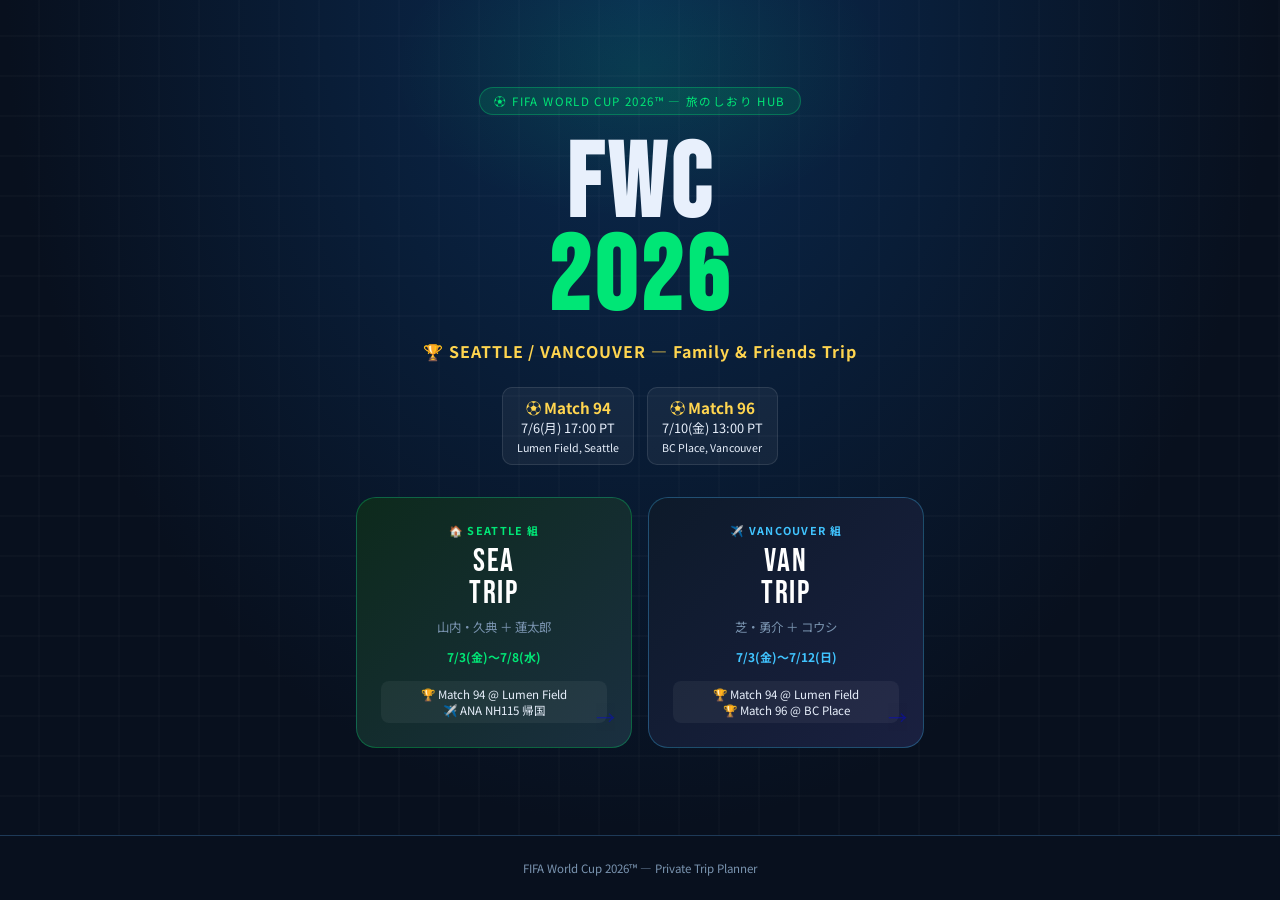
==== index.html @ 2923c5bd "FWC2026 旅のしおり 初版" ====
<!DOCTYPE html>
<html lang="ja">
<head>
  <meta charset="UTF-8">
  <meta name="viewport" content="width=device-width, initial-scale=1.0">
  <title>FIFA World Cup 2026 — 旅のしおり</title>
  <link href="https://fonts.googleapis.com/css2?family=Bebas+Neue&family=Noto+Sans+JP:wght@400;700;900&display=swap" rel="stylesheet">
  <style>
    :root { --bg:#08101e; --card:#13243a; --border:#1e3a58; --green:#00e676; --gold:#ffd54f; --red:#ff5252; --blue:#40c4ff; --text:#e8f0fc; --muted:#7a94b0; }
    * { box-sizing:border-box; margin:0; padding:0; }
    body { background:var(--bg); color:var(--text); font-family:'Noto Sans JP',sans-serif; min-height:100svh; display:flex; flex-direction:column; }
    .hero { flex:1; display:flex; flex-direction:column; align-items:center; justify-content:center; text-align:center; padding:2.5rem 1.5rem; position:relative; overflow:hidden; background:radial-gradient(ellipse at 50% 0%, #0a2a50, #08101e 70%); }
    .hero::before { content:''; position:absolute; inset:0; background-image:repeating-linear-gradient(0deg,transparent,transparent 38px,rgba(255,255,255,0.02) 38px,rgba(255,255,255,0.02) 40px),repeating-linear-gradient(90deg,transparent,transparent 38px,rgba(255,255,255,0.015) 38px,rgba(255,255,255,0.015) 40px); pointer-events:none; }
    .glow { position:absolute; top:-80px; left:50%; transform:translateX(-50%); width:500px; height:300px; background:radial-gradient(ellipse,rgba(0,230,118,0.1),transparent 70%); pointer-events:none; }
    .badge { display:inline-block; background:rgba(0,230,118,0.12); border:1px solid rgba(0,230,118,0.3); border-radius:100px; padding:5px 14px; font-size:0.72rem; color:var(--green); letter-spacing:0.12em; text-transform:uppercase; margin-bottom:1.5rem; animation:fadeIn 0.5s ease both; }
    h1 { font-family:'Bebas Neue',cursive; font-size:clamp(3rem,13vw,6.5rem); line-height:0.9; letter-spacing:0.04em; animation:slideUp 0.6s ease both 0.1s; }
    h1 em { color:var(--green); font-style:normal; display:block; }
    .sub { font-size:clamp(0.85rem,3vw,1rem); color:var(--gold); font-weight:700; letter-spacing:0.06em; margin-top:0.8rem; animation:slideUp 0.6s ease both 0.2s; }
    .match-info { margin:1.5rem 0 2rem; display:inline-flex; flex-wrap:wrap; gap:0.8rem; justify-content:center; animation:slideUp 0.6s ease both 0.3s; }
    .mi { background:rgba(255,255,255,0.05); border:1px solid rgba(255,255,255,0.1); border-radius:10px; padding:8px 14px; font-size:0.8rem; text-align:center; }
    .mi strong { display:block; color:var(--gold); font-size:0.95rem; }

    .cards { display:grid; grid-template-columns:1fr 1fr; gap:1rem; max-width:600px; width:100%; margin:0 auto; padding:0 1rem; animation:slideUp 0.6s ease both 0.4s; }
    @media(max-width:500px){ .cards { grid-template-columns:1fr; } }
    .group-card { border-radius:20px; padding:1.5rem; text-decoration:none; display:flex; flex-direction:column; gap:0.5rem; transition:transform 0.2s, box-shadow 0.2s; border:1px solid; position:relative; overflow:hidden; }
    .group-card:hover { transform:translateY(-4px); box-shadow:0 12px 40px rgba(0,0,0,0.4); }
    .group-card.sea { background:linear-gradient(135deg,#0d2a1c,#1a2f40); border-color:rgba(0,230,118,0.3); }
    .group-card.van { background:linear-gradient(135deg,#0d1a2a,#1a2040); border-color:rgba(64,196,255,0.3); }
    .group-card .gc-label { font-size:0.68rem; font-weight:700; letter-spacing:0.12em; text-transform:uppercase; }
    .sea .gc-label { color:var(--green); }
    .van .gc-label { color:var(--blue); }
    .group-card .gc-title { font-family:'Bebas Neue',cursive; font-size:2rem; letter-spacing:0.06em; color:#fff; line-height:1; }
    .group-card .gc-members { font-size:0.78rem; color:var(--muted); }
    .group-card .gc-dates { font-size:0.75rem; font-weight:700; margin-top:0.3rem; }
    .sea .gc-dates { color:var(--green); }
    .van .gc-dates { color:var(--blue); }
    .group-card .gc-match { margin-top:0.5rem; font-size:0.72rem; background:rgba(255,255,255,0.05); border-radius:8px; padding:5px 10px; color:var(--text); }
    .group-card .gc-arrow { position:absolute; bottom:1rem; right:1rem; font-size:1.2rem; opacity:0.4; }
    .group-card:hover .gc-arrow { opacity:1; }

    footer { text-align:center; padding:1.5rem 1rem; font-size:0.72rem; color:var(--muted); border-top:1px solid var(--border); }

    @keyframes fadeIn { from{opacity:0}to{opacity:1} }
    @keyframes slideUp { from{opacity:0;transform:translateY(20px)}to{opacity:1;transform:translateY(0)} }
  </style>
</head>
<body>
<div class="hero">
  <div class="glow"></div>
  <div class="badge">⚽ FIFA World Cup 2026™ — 旅のしおり Hub</div>
  <h1>FWC <em>2026</em></h1>
  <p class="sub">🏆 SEATTLE / VANCOUVER — Family &amp; Friends Trip</p>

  <div class="match-info">
    <div class="mi"><strong>⚽ Match 94</strong>7/6(月) 17:00 PT<br><small>Lumen Field, Seattle</small></div>
    <div class="mi"><strong>⚽ Match 96</strong>7/10(金) 13:00 PT<br><small>BC Place, Vancouver</small></div>
  </div>

  <div class="cards">
    <a class="group-card sea" href="./seattle/">
      <div class="gc-label">🏠 Seattle 組</div>
      <div class="gc-title">SEA<br>TRIP</div>
      <div class="gc-members">山内・久典 ＋ 蓮太郎</div>
      <div class="gc-dates">7/3(金)〜7/8(水)</div>
      <div class="gc-match">🏆 Match 94 @ Lumen Field<br>✈️ ANA NH115 帰国</div>
      <div class="gc-arrow">→</div>
    </a>
    <a class="group-card van" href="./vancouver/">
      <div class="gc-label">✈️ Vancouver 組</div>
      <div class="gc-title">VAN<br>TRIP</div>
      <div class="gc-members">芝・勇介 ＋ コウシ</div>
      <div class="gc-dates">7/3(金)〜7/12(日)</div>
      <div class="gc-match">🏆 Match 94 @ Lumen Field<br>🏆 Match 96 @ BC Place</div>
      <div class="gc-arrow">→</div>
    </a>
  </div>
</div>
<footer>FIFA World Cup 2026™ — Private Trip Planner</footer>
</body>
</html>
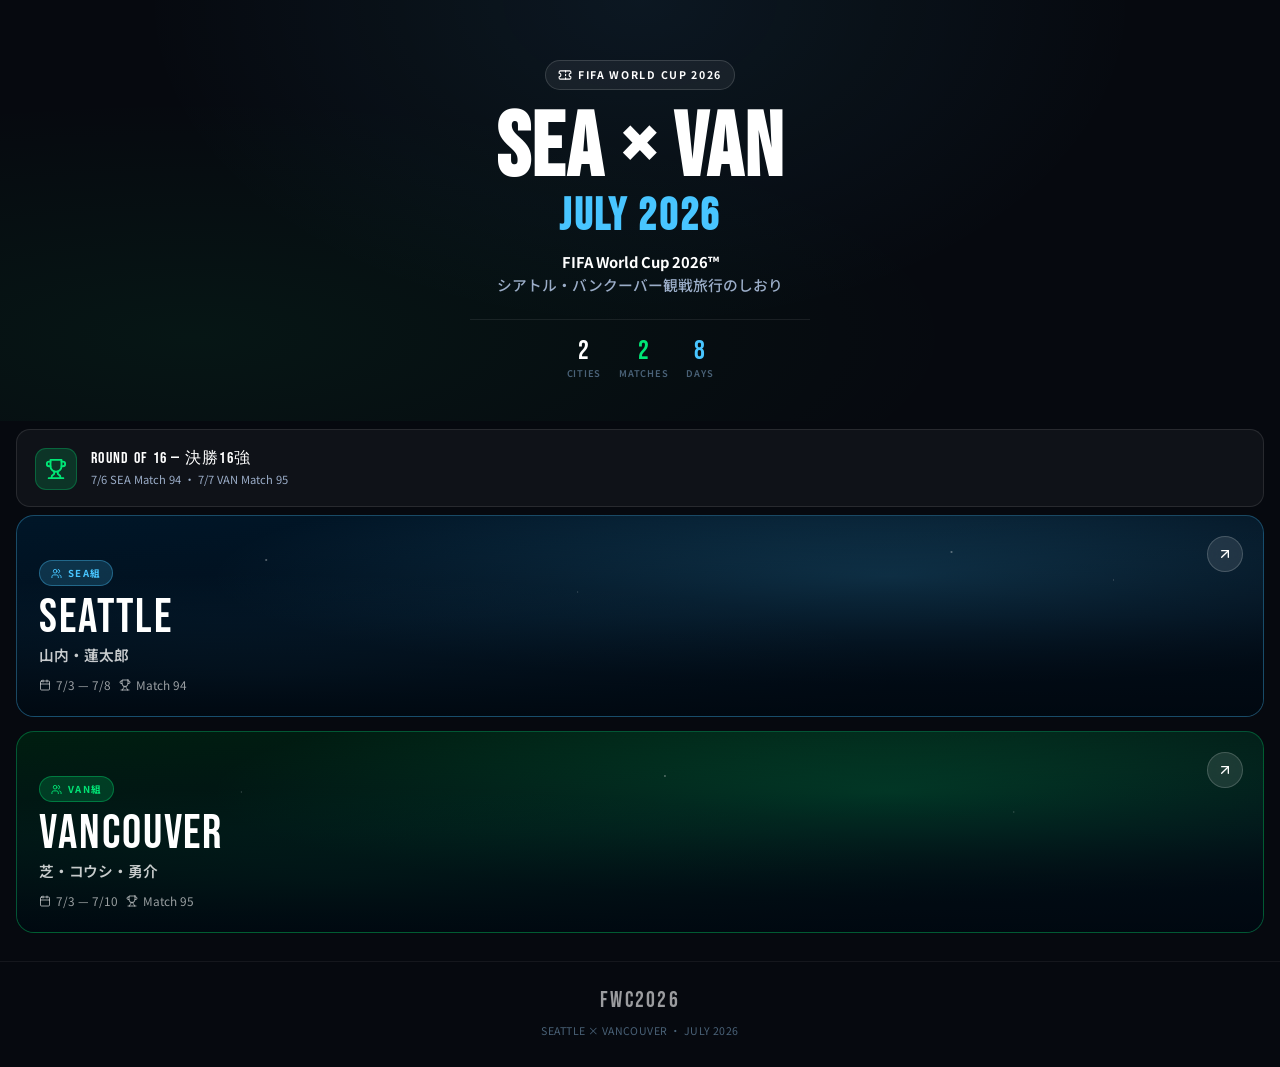
==== commit 8d5df846: "fix: Design大幅変更" ====
--- a/index.html
+++ b/index.html
@@ -1,80 +1,241 @@
 <!DOCTYPE html>
 <html lang="ja">
 <head>
-  <meta charset="UTF-8">
-  <meta name="viewport" content="width=device-width, initial-scale=1.0">
-  <title>FIFA World Cup 2026 — 旅のしおり</title>
-  <link href="https://fonts.googleapis.com/css2?family=Bebas+Neue&family=Noto+Sans+JP:wght@400;700;900&display=swap" rel="stylesheet">
-  <style>
-    :root { --bg:#08101e; --card:#13243a; --border:#1e3a58; --green:#00e676; --gold:#ffd54f; --red:#ff5252; --blue:#40c4ff; --text:#e8f0fc; --muted:#7a94b0; }
-    * { box-sizing:border-box; margin:0; padding:0; }
-    body { background:var(--bg); color:var(--text); font-family:'Noto Sans JP',sans-serif; min-height:100svh; display:flex; flex-direction:column; }
-    .hero { flex:1; display:flex; flex-direction:column; align-items:center; justify-content:center; text-align:center; padding:2.5rem 1.5rem; position:relative; overflow:hidden; background:radial-gradient(ellipse at 50% 0%, #0a2a50, #08101e 70%); }
-    .hero::before { content:''; position:absolute; inset:0; background-image:repeating-linear-gradient(0deg,transparent,transparent 38px,rgba(255,255,255,0.02) 38px,rgba(255,255,255,0.02) 40px),repeating-linear-gradient(90deg,transparent,transparent 38px,rgba(255,255,255,0.015) 38px,rgba(255,255,255,0.015) 40px); pointer-events:none; }
-    .glow { position:absolute; top:-80px; left:50%; transform:translateX(-50%); width:500px; height:300px; background:radial-gradient(ellipse,rgba(0,230,118,0.1),transparent 70%); pointer-events:none; }
-    .badge { display:inline-block; background:rgba(0,230,118,0.12); border:1px solid rgba(0,230,118,0.3); border-radius:100px; padding:5px 14px; font-size:0.72rem; color:var(--green); letter-spacing:0.12em; text-transform:uppercase; margin-bottom:1.5rem; animation:fadeIn 0.5s ease both; }
-    h1 { font-family:'Bebas Neue',cursive; font-size:clamp(3rem,13vw,6.5rem); line-height:0.9; letter-spacing:0.04em; animation:slideUp 0.6s ease both 0.1s; }
-    h1 em { color:var(--green); font-style:normal; display:block; }
-    .sub { font-size:clamp(0.85rem,3vw,1rem); color:var(--gold); font-weight:700; letter-spacing:0.06em; margin-top:0.8rem; animation:slideUp 0.6s ease both 0.2s; }
-    .match-info { margin:1.5rem 0 2rem; display:inline-flex; flex-wrap:wrap; gap:0.8rem; justify-content:center; animation:slideUp 0.6s ease both 0.3s; }
-    .mi { background:rgba(255,255,255,0.05); border:1px solid rgba(255,255,255,0.1); border-radius:10px; padding:8px 14px; font-size:0.8rem; text-align:center; }
-    .mi strong { display:block; color:var(--gold); font-size:0.95rem; }
-
-    .cards { display:grid; grid-template-columns:1fr 1fr; gap:1rem; max-width:600px; width:100%; margin:0 auto; padding:0 1rem; animation:slideUp 0.6s ease both 0.4s; }
-    @media(max-width:500px){ .cards { grid-template-columns:1fr; } }
-    .group-card { border-radius:20px; padding:1.5rem; text-decoration:none; display:flex; flex-direction:column; gap:0.5rem; transition:transform 0.2s, box-shadow 0.2s; border:1px solid; position:relative; overflow:hidden; }
-    .group-card:hover { transform:translateY(-4px); box-shadow:0 12px 40px rgba(0,0,0,0.4); }
-    .group-card.sea { background:linear-gradient(135deg,#0d2a1c,#1a2f40); border-color:rgba(0,230,118,0.3); }
-    .group-card.van { background:linear-gradient(135deg,#0d1a2a,#1a2040); border-color:rgba(64,196,255,0.3); }
-    .group-card .gc-label { font-size:0.68rem; font-weight:700; letter-spacing:0.12em; text-transform:uppercase; }
-    .sea .gc-label { color:var(--green); }
-    .van .gc-label { color:var(--blue); }
-    .group-card .gc-title { font-family:'Bebas Neue',cursive; font-size:2rem; letter-spacing:0.06em; color:#fff; line-height:1; }
-    .group-card .gc-members { font-size:0.78rem; color:var(--muted); }
-    .group-card .gc-dates { font-size:0.75rem; font-weight:700; margin-top:0.3rem; }
-    .sea .gc-dates { color:var(--green); }
-    .van .gc-dates { color:var(--blue); }
-    .group-card .gc-match { margin-top:0.5rem; font-size:0.72rem; background:rgba(255,255,255,0.05); border-radius:8px; padding:5px 10px; color:var(--text); }
-    .group-card .gc-arrow { position:absolute; bottom:1rem; right:1rem; font-size:1.2rem; opacity:0.4; }
-    .group-card:hover .gc-arrow { opacity:1; }
-
-    footer { text-align:center; padding:1.5rem 1rem; font-size:0.72rem; color:var(--muted); border-top:1px solid var(--border); }
-
-    @keyframes fadeIn { from{opacity:0}to{opacity:1} }
-    @keyframes slideUp { from{opacity:0;transform:translateY(20px)}to{opacity:1;transform:translateY(0)} }
-  </style>
+<meta charset="UTF-8">
+<meta name="viewport" content="width=device-width, initial-scale=1.0, viewport-fit=cover">
+<title>⚽ FWC2026 — 旅のしおり</title>
+<meta name="theme-color" content="#06090f">
+<link rel="manifest" href="manifest.json">
+<link href="https://fonts.googleapis.com/css2?family=Bebas+Neue&family=Noto+Sans+JP:wght@400;500;700;900&display=swap" rel="stylesheet">
+<link rel="stylesheet" href="assets/ds.css">
+<script src="assets/ic.js" defer></script>
+<style>
+body{padding:0;background:#06090f;}
+
+/* Landing only — no fixed bars */
+.land-wrap{min-height:100svh;display:flex;flex-direction:column;
+  padding:env(safe-area-inset-top) 0 env(safe-area-inset-bottom);}
+
+.land-hero{
+  position:relative;padding:60px 24px 40px;
+  overflow:hidden;isolation:isolate;text-align:center;
+}
+.land-hero::before{
+  content:'';position:absolute;inset:0;z-index:0;
+  background:
+    radial-gradient(ellipse at 50% 0%, rgba(72,197,255,.08) 0%, transparent 55%),
+    radial-gradient(ellipse at 15% 80%, rgba(0,230,118,.06) 0%, transparent 50%);
+}
+.land-hero > *{position:relative;z-index:1;}
+.land-eyebrow{display:inline-flex;align-items:center;gap:6px;
+  font-size:.66rem;font-weight:700;letter-spacing:.16em;text-transform:uppercase;
+  color:#fff;
+  padding:6px 12px;border-radius:100px;
+  background:rgba(255,255,255,.06);border:1px solid rgba(255,255,255,.14);}
+.land-title{font-family:'Bebas Neue',cursive;
+  font-size:clamp(3.2rem, 14vw, 5.6rem);letter-spacing:.02em;
+  line-height:.92;color:#fff;margin-top:18px;}
+.land-title-yr{display:block;font-size:.5em;color:#48c5ff;margin-top:6px;
+  letter-spacing:.06em;}
+.land-sub{font-size:.92rem;color:#9badc8;margin-top:14px;line-height:1.55;
+  font-weight:500;max-width:340px;margin-inline:auto;}
+.land-sub strong{color:#fff;}
+
+.land-meta{display:flex;justify-content:center;gap:18px;
+  margin-top:22px;padding-top:18px;border-top:1px solid rgba(255,255,255,.08);
+  max-width:340px;margin-inline:auto;}
+.lm-stat{display:flex;flex-direction:column;align-items:center;gap:2px;}
+.lm-num{font-family:'Bebas Neue',cursive;font-size:1.7rem;color:#fff;
+  letter-spacing:.04em;line-height:1;}
+.lm-num.green{color:#00e676;}
+.lm-num.blue{color:#48c5ff;}
+.lm-lbl{font-size:.58rem;color:#4a6278;letter-spacing:.08em;
+  text-transform:uppercase;font-weight:600;}
+
+/* Group cards */
+.land-groups{padding:8px 16px 28px;display:flex;flex-direction:column;gap:14px;}
+
+.gc{
+  display:block;border-radius:18px;overflow:hidden;position:relative;
+  min-height:200px;
+  isolation:isolate;
+  transition:transform .2s ease;
+}
+.gc:active{transform:scale(.98);}
+.gc-bg{position:absolute;inset:0;z-index:0;}
+.gc-scrim{position:absolute;inset:0;z-index:1;
+  background:linear-gradient(to top, rgba(0,8,16,.95) 0%, rgba(0,12,24,.4) 50%, transparent 100%);}
+.gc-content{position:relative;z-index:2;padding:24px 22px 22px;
+  height:100%;display:flex;flex-direction:column;justify-content:flex-end;min-height:200px;}
+.gc-eyebrow{display:inline-flex;align-items:center;gap:6px;
+  font-size:.6rem;font-weight:700;letter-spacing:.14em;text-transform:uppercase;
+  padding:5px 11px;border-radius:100px;
+  align-self:flex-start;margin-bottom:10px;}
+.gc-name{font-family:'Bebas Neue',cursive;font-size:3rem;
+  letter-spacing:.04em;line-height:.92;color:#fff;}
+.gc-ja{font-size:.92rem;color:rgba(255,255,255,.78);font-weight:600;margin-top:4px;}
+.gc-meta{font-size:.74rem;color:rgba(255,255,255,.6);margin-top:10px;
+  display:flex;align-items:center;gap:8px;flex-wrap:wrap;}
+.gc-meta .gc-mi{display:inline-flex;align-items:center;gap:5px;}
+.gc-arrow{position:absolute;top:20px;right:20px;z-index:3;
+  width:36px;height:36px;border-radius:50%;
+  background:rgba(255,255,255,.1);border:1px solid rgba(255,255,255,.18);
+  display:flex;align-items:center;justify-content:center;
+  color:#fff;backdrop-filter:blur(8px);-webkit-backdrop-filter:blur(8px);}
+
+/* SEA group: blue */
+.gc-sea{border:1px solid rgba(72,197,255,.32);
+  background:linear-gradient(170deg,#001628 0%,#050d18 100%);}
+.gc-sea .gc-bg::before{
+  content:'';position:absolute;inset:0;
+  background:
+    radial-gradient(ellipse at 70% 30%, rgba(72,197,255,.22) 0%, transparent 55%),
+    radial-gradient(ellipse at 20% 80%, rgba(72,197,255,.10) 0%, transparent 45%);
+}
+.gc-sea .gc-bg::after{
+  content:'';position:absolute;inset:0;
+  background-image:
+    radial-gradient(1.5px 1.5px at 20% 22%, rgba(255,255,255,.6) 0%, transparent 100%),
+    radial-gradient(1px 1px at 45% 38%, rgba(255,255,255,.4) 0%, transparent 100%),
+    radial-gradient(1.5px 1.5px at 75% 18%, rgba(255,255,255,.55) 0%, transparent 100%),
+    radial-gradient(1px 1px at 88% 32%, rgba(255,255,255,.4) 0%, transparent 100%);
+}
+.gc-sea .gc-eyebrow{background:rgba(72,197,255,.18);color:#48c5ff;
+  border:1px solid rgba(72,197,255,.36);}
+
+/* VAN group: green */
+.gc-van{border:1px solid rgba(0,230,118,.32);
+  background:linear-gradient(170deg,#001e10 0%,#050d18 100%);}
+.gc-van .gc-bg::before{
+  content:'';position:absolute;inset:0;
+  background:
+    radial-gradient(ellipse at 70% 30%, rgba(0,230,118,.22) 0%, transparent 55%),
+    radial-gradient(ellipse at 25% 75%, rgba(0,230,118,.10) 0%, transparent 45%);
+}
+.gc-van .gc-bg::after{
+  content:'';position:absolute;inset:0;
+  background-image:
+    radial-gradient(1px 1px at 18% 30%, rgba(255,255,255,.4) 0%, transparent 100%),
+    radial-gradient(1.5px 1.5px at 52% 22%, rgba(255,255,255,.55) 0%, transparent 100%),
+    radial-gradient(1px 1px at 80% 40%, rgba(255,255,255,.45) 0%, transparent 100%);
+}
+.gc-van .gc-eyebrow{background:rgba(0,230,118,.18);color:#00e676;
+  border:1px solid rgba(0,230,118,.36);}
+
+/* Match summary card (above groups) */
+.match-summary{margin:8px 16px 0;padding:18px 18px 16px;
+  border-radius:14px;
+  background:rgba(255,255,255,.04);border:1px solid rgba(255,255,255,.1);
+  display:flex;align-items:center;gap:14px;}
+.ms-ic{width:42px;height:42px;border-radius:11px;flex-shrink:0;
+  background:rgba(0,230,118,.16);color:#00e676;
+  border:1px solid rgba(0,230,118,.28);
+  display:flex;align-items:center;justify-content:center;}
+.ms-body{flex:1;min-width:0;}
+.ms-title{font-family:'Bebas Neue',cursive;font-size:1rem;
+  letter-spacing:.08em;color:#fff;line-height:1;}
+.ms-sub{font-size:.7rem;color:#9badc8;margin-top:4px;line-height:1.45;}
+
+/* Footer (landing) */
+.land-foot{margin-top:auto;padding:22px 18px 28px;text-align:center;
+  border-top:1px solid rgba(255,255,255,.06);}
+.lf-mark{font-family:'Bebas Neue',cursive;font-size:1.4rem;
+  letter-spacing:.1em;color:rgba(255,255,255,.6);}
+.lf-sub{font-size:.66rem;color:#4a6278;margin-top:5px;letter-spacing:.04em;}
+.lf-changelog{margin-top:14px;display:inline-flex;align-items:center;gap:6px;
+  font-size:.7rem;font-weight:600;color:#9badc8;
+  padding:7px 14px;border-radius:100px;
+  background:rgba(255,255,255,.05);border:1px solid rgba(255,255,255,.1);
+  cursor:pointer;}
+.lf-changelog:active{background:rgba(255,255,255,.1);}
+</style>
 </head>
 <body>
-<div class="hero">
-  <div class="glow"></div>
-  <div class="badge">⚽ FIFA World Cup 2026™ — 旅のしおり Hub</div>
-  <h1>FWC <em>2026</em></h1>
-  <p class="sub">🏆 SEATTLE / VANCOUVER — Family &amp; Friends Trip</p>
-
-  <div class="match-info">
-    <div class="mi"><strong>⚽ Match 94</strong>7/6(月) 17:00 PT<br><small>Lumen Field, Seattle</small></div>
-    <div class="mi"><strong>⚽ Match 96</strong>7/10(金) 13:00 PT<br><small>BC Place, Vancouver</small></div>
+
+<div class="land-wrap">
+
+  <header class="land-hero">
+    <div class="land-eyebrow">
+      <span class="ic" data-ic="ticket"></span>
+      FIFA WORLD CUP 2026
+    </div>
+    <h1 class="land-title">SEA × VAN<span class="land-title-yr">JULY 2026</span></h1>
+    <p class="land-sub">
+      <strong>FIFA World Cup 2026™</strong><br>
+      シアトル・バンクーバー観戦旅行のしおり
+    </p>
+    <div class="land-meta">
+      <div class="lm-stat"><div class="lm-num">2</div><div class="lm-lbl">Cities</div></div>
+      <div class="lm-stat"><div class="lm-num green">2</div><div class="lm-lbl">Matches</div></div>
+      <div class="lm-stat"><div class="lm-num blue">8</div><div class="lm-lbl">Days</div></div>
+    </div>
+  </header>
+
+  <div class="match-summary">
+    <div class="ms-ic">
+      <span class="ic" data-ic="trophy" data-size="22"></span>
+    </div>
+    <div class="ms-body">
+      <div class="ms-title">ROUND OF 16 — 決勝16強</div>
+      <div class="ms-sub">7/6 SEA Match 94 ・ 7/7 VAN Match 95</div>
+    </div>
   </div>
 
-  <div class="cards">
-    <a class="group-card sea" href="./seattle/">
-      <div class="gc-label">🏠 Seattle 組</div>
-      <div class="gc-title">SEA<br>TRIP</div>
-      <div class="gc-members">山内・久典 ＋ 蓮太郎</div>
-      <div class="gc-dates">7/3(金)〜7/8(水)</div>
-      <div class="gc-match">🏆 Match 94 @ Lumen Field<br>✈️ ANA NH115 帰国</div>
-      <div class="gc-arrow">→</div>
+  <main class="land-groups">
+
+    <a href="seattle/" class="gc gc-sea">
+      <div class="gc-bg"></div>
+      <div class="gc-scrim"></div>
+      <div class="gc-arrow">
+        <span class="ic" data-ic="arrow-up-right" data-size="16"></span>
+      </div>
+      <div class="gc-content">
+        <span class="gc-eyebrow">
+          <span class="ic" data-ic="users" data-size="11"></span>
+          SEA組
+        </span>
+        <div class="gc-name">SEATTLE</div>
+        <div class="gc-ja">山内・蓮太郎</div>
+        <div class="gc-meta">
+          <span class="gc-mi"><span class="ic" data-ic="calendar" data-size="12"></span>7/3 — 7/8</span>
+          <span class="gc-mi"><span class="ic" data-ic="trophy" data-size="12"></span>Match 94</span>
+        </div>
+      </div>
     </a>
-    <a class="group-card van" href="./vancouver/">
-      <div class="gc-label">✈️ Vancouver 組</div>
-      <div class="gc-title">VAN<br>TRIP</div>
-      <div class="gc-members">芝・勇介 ＋ コウシ</div>
-      <div class="gc-dates">7/3(金)〜7/12(日)</div>
-      <div class="gc-match">🏆 Match 94 @ Lumen Field<br>🏆 Match 96 @ BC Place</div>
-      <div class="gc-arrow">→</div>
+
+    <a href="vancouver/" class="gc gc-van">
+      <div class="gc-bg"></div>
+      <div class="gc-scrim"></div>
+      <div class="gc-arrow">
+        <span class="ic" data-ic="arrow-up-right" data-size="16"></span>
+      </div>
+      <div class="gc-content">
+        <span class="gc-eyebrow">
+          <span class="ic" data-ic="users" data-size="11"></span>
+          VAN組
+        </span>
+        <div class="gc-name">VANCOUVER</div>
+        <div class="gc-ja">芝・コウシ・勇介</div>
+        <div class="gc-meta">
+          <span class="gc-mi"><span class="ic" data-ic="calendar" data-size="12"></span>7/3 — 7/10</span>
+          <span class="gc-mi"><span class="ic" data-ic="trophy" data-size="12"></span>Match 95</span>
+        </div>
+      </div>
     </a>
-  </div>
+
+  </main>
+
+  <footer class="land-foot">
+    <div class="lf-mark">FWC2026</div>
+    <div class="lf-sub">SEATTLE × VANCOUVER ・ JULY 2026</div>
+  </footer>
+
 </div>
-<footer>FIFA World Cup 2026™ — Private Trip Planner</footer>
+
+<script>
+if('serviceWorker' in navigator){
+  window.addEventListener('load',()=>navigator.serviceWorker.register('sw.js').catch(()=>{}));
+}
+</script>
 </body>
 </html>
--- a/assets/ds.css
+++ b/assets/ds.css
@@ -0,0 +1,550 @@
+/* ═══════════════════════════════════════════════
+   FWC2026 — Design System (shared)
+   Apple-inspired minimal, sharp, single-accent
+   ═══════════════════════════════════════════════ */
+
+*,*::before,*::after{box-sizing:border-box;margin:0;padding:0;-webkit-tap-highlight-color:transparent;}
+html{scroll-behavior:smooth;}
+body{
+  background:#06090f;color:#f0f4ff;
+  font-family:'Noto Sans JP',sans-serif;line-height:1.5;
+  padding-top:54px;padding-bottom:calc(64px + env(safe-area-inset-bottom));
+  overflow-x:hidden;min-height:100svh;-webkit-font-smoothing:antialiased;
+}
+:root{
+  --bg:#06090f;--bg1:#0b1020;--bg2:#101828;
+  --green:#00e676;--glo:rgba(0,230,118,.12);--glm:rgba(0,230,118,.22);
+  --gold:#ffc94d;--glod:rgba(255,201,77,.14);
+  --blue:#48c5ff;--blo:rgba(72,197,255,.12);--blm:rgba(72,197,255,.22);
+  --red:#ff4d4d;
+  --text:#f0f4ff;--text2:#9badc8;--muted:#4a6278;
+  --line:rgba(255,255,255,.06);--line2:rgba(255,255,255,.11);
+
+  /* Group accent — overridden per page */
+  --accent:#48c5ff;
+  --acc-o:rgba(72,197,255,.12);
+  --acc-m:rgba(72,197,255,.22);
+  --acc-glow:rgba(72,197,255,.10);
+}
+
+a{color:inherit;text-decoration:none;}
+button{font-family:inherit;}
+
+/* ── Lucide icon container ── */
+.ic{display:inline-flex;align-items:center;justify-content:center;flex-shrink:0;}
+.ic svg{display:block;}
+
+/* ── Toast ── */
+#toast{position:fixed;bottom:calc(64px+16px+env(safe-area-inset-bottom));
+  left:50%;transform:translateX(-50%) translateY(8px);
+  background:var(--accent);color:#000;padding:10px 22px;border-radius:100px;
+  font-size:.80rem;font-weight:700;opacity:0;transition:opacity .2s,transform .2s;
+  pointer-events:none;z-index:600;white-space:nowrap;
+  box-shadow:0 8px 24px rgba(0,0,0,.4);}
+#toast.show{opacity:1;transform:translateX(-50%) translateY(0);}
+
+/* ── Status bar ── */
+.sb{position:fixed;top:0;left:0;right:0;height:54px;z-index:300;
+  background:rgba(6,9,15,.96);backdrop-filter:blur(14px);
+  -webkit-backdrop-filter:blur(14px);
+  border-bottom:1px solid var(--line);
+  display:flex;align-items:center;padding:0 14px;gap:10px;}
+.sb-home{display:flex;align-items:center;justify-content:center;
+  width:34px;height:34px;border-radius:10px;
+  background:rgba(255,255,255,.06);border:1px solid var(--line2);
+  color:var(--text2);transition:all .15s;}
+.sb-home:active{transform:scale(.94);background:rgba(255,255,255,.1);}
+.sb-brand{display:flex;align-items:center;gap:8px;flex:1;}
+.sb-brand-mark{font-family:'Bebas Neue',cursive;font-size:1.1rem;
+  letter-spacing:.06em;color:var(--accent);line-height:1;}
+.sb-brand-sub{font-size:.6rem;color:var(--muted);letter-spacing:.04em;line-height:1;margin-top:2px;}
+.sb-clk{display:flex;flex-direction:column;align-items:center;min-width:50px;}
+.sb-city{font-size:.46rem;color:var(--muted);letter-spacing:.08em;text-transform:uppercase;line-height:1;}
+.sb-time{font-family:'Bebas Neue',cursive;font-size:1.18rem;color:var(--text);letter-spacing:.04em;line-height:1;margin-top:2px;}
+.sb-sep{width:1px;height:24px;background:var(--line2);flex-shrink:0;}
+
+/* ── Section nav (sticky horizontal) ── */
+.snav{background:rgba(6,9,15,.96);backdrop-filter:blur(14px);
+  -webkit-backdrop-filter:blur(14px);
+  border-bottom:1px solid var(--line);
+  padding:.5rem 14px;overflow-x:auto;scrollbar-width:none;
+  position:sticky;top:0;z-index:200;}
+.snav::-webkit-scrollbar{display:none;}
+.snav-inner{display:flex;gap:6px;min-width:max-content;}
+.snav-btn{display:inline-flex;align-items:center;gap:5px;border-radius:100px;
+  padding:6px 12px;font-size:.7rem;font-weight:600;
+  cursor:pointer;white-space:nowrap;transition:all .15s;border:1px solid var(--line2);
+  background:rgba(255,255,255,.04);color:var(--text2);}
+.snav-btn.active{background:var(--acc-o);color:var(--accent);border-color:var(--acc-m);}
+.snav-btn:active{transform:scale(.96);}
+
+/* ── Bottom nav ── */
+.bn{position:fixed;bottom:0;left:0;right:0;height:64px;z-index:300;
+  background:rgba(6,9,15,.96);backdrop-filter:blur(14px);
+  -webkit-backdrop-filter:blur(14px);
+  border-top:1px solid var(--line);
+  display:flex;align-items:flex-start;padding-top:9px;
+  padding-bottom:env(safe-area-inset-bottom);}
+.bn-btn{flex:1;display:flex;flex-direction:column;align-items:center;gap:3px;
+  background:none;border:none;cursor:pointer;
+  font-size:.56rem;font-weight:500;color:var(--text2);
+  transition:color .15s;}
+.bn-btn.active{color:var(--accent);font-weight:700;}
+.bn-btn:active{opacity:.6;}
+
+/* ═══════════════════════════════════════════════
+   VISUAL CARD SYSTEM
+   ═══════════════════════════════════════════════ */
+
+.card-grid{display:flex;flex-direction:column;gap:12px;padding:18px 14px;}
+.card-row{display:grid;gap:10px;}
+.card-row.col2{grid-template-columns:1fr 1fr;}
+.card-row.col3{grid-template-columns:1fr 1fr 1fr;}
+.card-row.col1{grid-template-columns:1fr;}
+
+/* Section title (between sections) */
+.sec-title{display:flex;align-items:center;gap:10px;
+  padding:24px 14px 10px;
+  font-family:'Bebas Neue',cursive;font-size:1.15rem;letter-spacing:.10em;
+  color:var(--text);}
+.sec-title .sec-tit-ic{
+  width:32px;height:32px;border-radius:9px;
+  display:flex;align-items:center;justify-content:center;
+  background:var(--acc-o);color:var(--accent);
+  border:1px solid var(--acc-m);}
+.sec-title-sub{font-family:'Noto Sans JP',sans-serif;font-size:.62rem;
+  font-weight:600;color:var(--muted);letter-spacing:.06em;text-transform:uppercase;
+  margin-left:auto;}
+
+/* Base visual card */
+.vc{
+  border-radius:14px;overflow:hidden;position:relative;
+  display:flex;flex-direction:column;justify-content:flex-end;
+  cursor:default;transition:transform .2s ease;
+  -webkit-user-select:none;user-select:none;
+  isolation:isolate;
+}
+.vc:active{transform:scale(.98);}
+.vc.tall  {min-height:200px;}
+.vc.mid   {min-height:156px;}
+.vc.short {min-height:116px;}
+.vc.wide  {min-height:170px;}
+.vc.auto  {min-height:0;}
+
+/* Card text layer */
+.vc-content{position:relative;z-index:2;padding:20px 20px 16px;}
+.vc-eyebrow{font-size:.66rem;font-weight:700;letter-spacing:.10em;text-transform:uppercase;
+  opacity:.85;margin-bottom:6px;display:flex;align-items:center;gap:7px;}
+.vc-title{font-family:'Bebas Neue',cursive;letter-spacing:.04em;line-height:.92;margin-bottom:5px;
+  font-size:1.7rem;color:#fff;}
+.vc-title.lg{font-size:2.4rem;}
+.vc-title.xl{font-size:3rem;}
+.vc-sub{font-size:.82rem;opacity:.80;line-height:1.45;font-weight:500;}
+.vc-meta{font-size:.7rem;opacity:.60;margin-top:5px;}
+
+.vc-bg{position:absolute;inset:0;z-index:0;overflow:hidden;}
+.vc-scrim{position:absolute;inset:0;z-index:1;}
+
+/* ── Card variants ── */
+.vc-match{
+  background:linear-gradient(170deg, #001e10 0%, #050d18 100%);
+  border:1px solid rgba(0,230,118,.22);
+}
+.vc-match .vc-scrim{
+  background:linear-gradient(to top, rgba(0,15,8,.92) 0%, rgba(0,20,12,.3) 55%, transparent 100%);
+}
+.vc-match .vc-bg::before{
+  content:'';position:absolute;
+  top:-30%;left:50%;transform:translateX(-50%);
+  width:120%;height:120%;
+  background:radial-gradient(ellipse at 50% 60%, rgba(0,230,118,.12) 0%, transparent 55%);
+}
+
+.vc-flight{
+  background:linear-gradient(170deg, #001020 0%, #050d18 100%);
+  border:1px solid rgba(72,197,255,.22);
+}
+.vc-flight .vc-scrim{
+  background:linear-gradient(to top, rgba(0,8,20,.92) 0%, rgba(0,15,35,.3) 55%, transparent 100%);
+}
+.vc-flight .vc-bg::before{
+  content:'';position:absolute;inset:0;
+  background:radial-gradient(ellipse at 65% 25%, rgba(72,197,255,.12) 0%, transparent 50%);
+}
+.vc-flight .vc-bg::after{
+  content:'';position:absolute;inset:0;
+  background-image:
+    radial-gradient(1px 1px at 15% 18%, rgba(255,255,255,.5) 0%, transparent 100%),
+    radial-gradient(1px 1px at 35% 32%, rgba(255,255,255,.35) 0%, transparent 100%),
+    radial-gradient(1.5px 1.5px at 60% 12%, rgba(255,255,255,.6) 0%, transparent 100%),
+    radial-gradient(1px 1px at 80% 38%, rgba(255,255,255,.4) 0%, transparent 100%),
+    radial-gradient(1.5px 1.5px at 90% 22%, rgba(255,255,255,.5) 0%, transparent 100%),
+    radial-gradient(1px 1px at 45% 8%, rgba(255,255,255,.45) 0%, transparent 100%);
+}
+
+.vc-hotel{
+  background:linear-gradient(170deg, #0c1018 0%, #050d18 100%);
+  border:1px solid rgba(255,201,77,.22);
+}
+.vc-hotel .vc-scrim{
+  background:
+    linear-gradient(to top, rgba(4,8,16,.94) 0%, rgba(8,14,28,.55) 50%, rgba(8,14,28,.35) 100%),
+    linear-gradient(to right, rgba(4,8,16,.55) 0%, transparent 60%);
+}
+.vc-hotel .vc-bg::before{
+  content:'';position:absolute;inset:0;
+  background:radial-gradient(ellipse at 35% 55%, rgba(255,196,77,.08) 0%, transparent 45%);
+}
+
+.vc-sight{
+  background:linear-gradient(170deg, #001018 0%, #050d18 100%);
+  border:1px solid rgba(72,197,255,.18);
+}
+.vc-sight .vc-scrim{
+  background:linear-gradient(to top, rgba(0,8,18,.92) 0%, rgba(0,14,28,.3) 55%, transparent 100%);
+}
+.vc-sight .vc-bg::before{
+  content:'';position:absolute;
+  top:-10%;left:-10%;width:120%;height:80%;
+  background:
+    radial-gradient(ellipse at 40% 50%, rgba(72,197,255,.10) 0%, transparent 50%),
+    radial-gradient(ellipse at 70% 40%, rgba(0,180,140,.06) 0%, transparent 45%);
+  filter:blur(24px);
+}
+
+.vc-food{
+  background:linear-gradient(170deg, #120a00 0%, #050d18 100%);
+  border:1px solid rgba(255,196,77,.18);
+}
+.vc-food .vc-scrim{
+  background:linear-gradient(to top, rgba(14,8,0,.92) 0%, rgba(20,12,0,.3) 55%, transparent 100%);
+}
+.vc-food .vc-bg::before{
+  content:'';position:absolute;inset:0;
+  background:radial-gradient(ellipse at 55% 35%, rgba(255,180,50,.12) 0%, transparent 50%);
+}
+
+/* Travel / drive variant */
+.vc-travel{
+  background:linear-gradient(170deg, #08121f 0%, #050d18 100%);
+  border:1px solid rgba(206,147,216,.18);
+}
+.vc-travel .vc-scrim{
+  background:linear-gradient(to top, rgba(4,10,18,.92) 0%, rgba(8,14,28,.3) 55%, transparent 100%);
+}
+.vc-travel .vc-bg::before{
+  content:'';position:absolute;inset:0;
+  background:radial-gradient(ellipse at 50% 50%, rgba(206,147,216,.08) 0%, transparent 45%);
+}
+
+/* Group page bg variant */
+.vc-arr{
+  background:linear-gradient(170deg, #001628 0%, #050d18 100%);
+  border:1px solid rgba(72,197,255,.22);
+}
+.vc-arr .vc-scrim{
+  background:linear-gradient(to top, rgba(0,8,20,.92) 0%, transparent 80%);
+}
+.vc-arr .vc-bg::before{
+  content:'';position:absolute;inset:0;
+  background:radial-gradient(ellipse at 50% 30%, rgba(72,197,255,.14) 0%, transparent 55%);
+}
+.vc-ret{
+  background:linear-gradient(170deg, #1a0a0a 0%, #050d18 100%);
+  border:1px solid rgba(255,77,77,.22);
+}
+.vc-ret .vc-scrim{
+  background:linear-gradient(to top, rgba(20,5,5,.92) 0%, transparent 80%);
+}
+.vc-ret .vc-bg::before{
+  content:'';position:absolute;inset:0;
+  background:radial-gradient(ellipse at 50% 30%, rgba(255,77,77,.12) 0%, transparent 55%);
+}
+
+/* ── Inline timeline (inside visual cards) ── */
+.inline-tl{display:flex;flex-direction:column;gap:10px;position:relative;z-index:2;
+  padding:0 20px 18px;}
+.itl-item{display:flex;align-items:flex-start;gap:12px;}
+.itl-dot{width:9px;height:9px;border-radius:50%;flex-shrink:0;margin-top:7px;
+  background:rgba(255,255,255,.4);}
+.itl-dot.match{background:var(--green);box-shadow:0 0 0 3px rgba(0,230,118,.18);}
+.itl-dot.tr{background:var(--blue);box-shadow:0 0 0 3px rgba(72,197,255,.18);}
+.itl-dot.food{background:var(--gold);box-shadow:0 0 0 3px rgba(255,201,77,.18);}
+.itl-dot.warn{background:var(--red);box-shadow:0 0 0 3px rgba(255,77,77,.18);}
+.itl-body{flex:1;min-width:0;}
+.itl-time{font-size:.7rem;font-weight:700;margin-bottom:2px;color:var(--text2);
+  letter-spacing:.04em;}
+.itl-time.gold{color:var(--gold);}
+.itl-time.green{color:var(--green);}
+.itl-time.blue{color:var(--blue);}
+.itl-title{font-size:.92rem;font-weight:700;color:#fff;line-height:1.35;}
+.itl-sub{font-size:.74rem;color:rgba(255,255,255,.65);margin-top:3px;line-height:1.55;}
+.itl-sub strong{color:#fff;font-weight:700;}
+
+/* Tag / chip / tip pills inside timeline */
+.tags{display:flex;flex-wrap:wrap;gap:5px;margin-top:6px;}
+.tag{display:inline-flex;align-items:center;gap:4px;
+  padding:3px 9px;border-radius:100px;
+  background:rgba(255,255,255,.06);border:1px solid var(--line2);
+  font-size:.62rem;color:rgba(255,255,255,.75);font-weight:600;}
+.tag.match{background:var(--glo);color:var(--green);border-color:var(--glm);}
+.tag.tr{background:rgba(72,197,255,.12);color:var(--blue);border-color:rgba(72,197,255,.25);}
+.tag.food{background:rgba(255,201,77,.12);color:var(--gold);border-color:rgba(255,201,77,.25);}
+
+/* ── Card actions (buttons row) ── */
+.vc-actions{display:flex;gap:6px;flex-wrap:wrap;position:relative;z-index:2;
+  padding:0 20px 18px;}
+.vc-btn{display:inline-flex;align-items:center;gap:6px;
+  padding:7px 13px;border-radius:100px;font-size:.72rem;font-weight:700;
+  text-decoration:none;border:none;cursor:pointer;
+  transition:opacity .15s, transform .1s;}
+.vc-btn:active{opacity:.7;transform:scale(.97);}
+.vc-btn-accent{background:var(--acc-o);color:var(--accent);border:1px solid var(--acc-m);}
+.vc-btn-green{background:var(--glo);color:var(--green);border:1px solid var(--glm);}
+.vc-btn-blue{background:rgba(72,197,255,.14);color:var(--blue);border:1px solid rgba(72,197,255,.25);}
+.vc-btn-copy{background:rgba(255,255,255,.06);color:rgba(255,255,255,.78);border:1px solid var(--line2);}
+
+/* ── Copy row (tap-to-copy address) ── */
+.copy-row{display:flex;align-items:center;justify-content:space-between;gap:10px;
+  padding:9px 13px;border-radius:10px;
+  background:rgba(255,255,255,.04);border:1px solid var(--line);
+  cursor:pointer;transition:background .15s;}
+.copy-row:active{background:rgba(255,255,255,.08);}
+.copy-row .copy-val{font-size:.74rem;color:rgba(255,255,255,.85);font-weight:500;
+  overflow:hidden;text-overflow:ellipsis;white-space:nowrap;flex:1;min-width:0;}
+.copy-row .copy-ic{color:var(--text2);flex-shrink:0;}
+
+/* ── Flight route display inside card ── */
+.vc-flight-route{
+  display:flex;align-items:center;gap:10px;
+  position:relative;z-index:2;padding:6px 18px 4px;
+}
+.vc-iata{font-family:'Bebas Neue',cursive;font-size:2.6rem;color:#fff;letter-spacing:.04em;line-height:1;}
+.vc-arrow-line{flex:1;height:1px;background:linear-gradient(to right,rgba(72,197,255,.3),rgba(72,197,255,.7),rgba(72,197,255,.3));position:relative;}
+.vc-arrow-line::after{content:'›';position:absolute;right:-2px;top:50%;transform:translateY(-50%);color:rgba(72,197,255,.8);font-size:1.1rem;line-height:1;}
+.vc-flight-meta{font-size:.65rem;color:rgba(72,197,255,.85);text-align:center;
+  font-weight:600;margin-top:4px;}
+.vc-flight-row{display:flex;justify-content:space-between;
+  padding:8px 20px 14px;font-size:.72rem;color:rgba(255,255,255,.85);
+  position:relative;z-index:2;
+  border-top:1px solid var(--line);margin-top:6px;}
+.vc-flight-row strong{color:#fff;font-weight:700;}
+.vc-flight-row .col{display:flex;flex-direction:column;gap:3px;}
+.vc-flight-row .col .lbl{font-size:.58rem;color:var(--muted);
+  letter-spacing:.06em;text-transform:uppercase;}
+
+/* TZ tag pill */
+.tz-tag{display:inline-block;padding:2px 6px;border-radius:6px;
+  font-size:.55rem;font-weight:700;letter-spacing:.04em;margin-left:6px;
+  background:rgba(255,255,255,.06);color:rgba(255,255,255,.7);}
+.tz-tag.j{background:rgba(255,77,77,.16);color:#ff8a8a;}
+.tz-tag.p{background:rgba(0,230,118,.16);color:var(--green);}
+
+/* ═══════════════════════════════════════════════
+   DAY CARD — accordion w/ embedded map + timeline
+   ═══════════════════════════════════════════════ */
+
+.day-card{
+  border-radius:14px;overflow:hidden;position:relative;
+  background:#0a1224;border:1px solid var(--line2);
+  transition:border-color .2s;
+}
+.day-card.open{border-color:var(--acc-m);}
+.day-card.match.open{border-color:rgba(0,230,118,.32);}
+.day-card.travel.open{border-color:rgba(72,197,255,.32);}
+
+.day-head{
+  display:flex;align-items:center;gap:14px;
+  padding:18px 18px;cursor:pointer;width:100%;
+  background:none;border:none;text-align:left;color:inherit;
+  font-family:inherit;
+}
+.day-head:active{opacity:.85;}
+
+.day-num{
+  font-family:'Bebas Neue',cursive;font-size:2.4rem;line-height:1;
+  letter-spacing:.04em;color:var(--accent);min-width:54px;
+  display:flex;align-items:baseline;gap:3px;
+}
+.day-num .day-num-pre{font-size:.62rem;color:var(--muted);font-weight:400;
+  font-family:'Noto Sans JP',sans-serif;letter-spacing:.1em;}
+.day-card.match .day-num{color:var(--green);}
+.day-card.travel .day-num{color:var(--blue);}
+
+.day-title{flex:1;min-width:0;}
+.day-label{display:inline-flex;align-items:center;gap:5px;
+  font-size:.62rem;font-weight:700;letter-spacing:.06em;text-transform:uppercase;
+  padding:3px 9px;border-radius:100px;margin-bottom:5px;
+  background:rgba(255,255,255,.06);color:var(--text2);border:1px solid var(--line2);}
+.day-label.match{background:var(--glo);color:var(--green);border-color:var(--glm);}
+.day-label.travel{background:rgba(72,197,255,.12);color:var(--blue);border-color:rgba(72,197,255,.25);}
+.day-label.food{background:rgba(255,201,77,.12);color:var(--gold);border-color:rgba(255,201,77,.25);}
+.day-label.ret{background:rgba(255,77,77,.12);color:var(--red);border-color:rgba(255,77,77,.25);}
+.day-h2{font-size:1rem;font-weight:700;color:#fff;line-height:1.35;
+  display:-webkit-box;-webkit-line-clamp:2;-webkit-box-orient:vertical;overflow:hidden;}
+.day-date{font-size:.7rem;color:var(--text2);margin-top:3px;font-weight:500;}
+
+.day-chev{flex-shrink:0;color:var(--text2);transition:transform .25s ease;
+  width:28px;height:28px;border-radius:8px;
+  background:rgba(255,255,255,.04);border:1px solid var(--line);
+  display:flex;align-items:center;justify-content:center;}
+.day-card.open .day-chev{transform:rotate(180deg);
+  background:var(--acc-o);color:var(--accent);border-color:var(--acc-m);}
+.day-card.match.open .day-chev{background:var(--glo);color:var(--green);border-color:var(--glm);}
+.day-card.travel.open .day-chev{background:rgba(72,197,255,.12);color:var(--blue);border-color:rgba(72,197,255,.25);}
+
+.day-body{
+  display:none;padding:0 0 18px;
+  border-top:1px solid var(--line);
+  animation:dayBodyIn .25s ease;
+}
+.day-card.open .day-body{display:block;}
+@keyframes dayBodyIn{from{opacity:0;transform:translateY(-4px);}to{opacity:1;transform:none;}}
+
+.day-map{position:relative;height:180px;overflow:hidden;
+  background:#0a1224;border-bottom:1px solid var(--line);}
+.day-map iframe{width:100%;height:100%;border:0;display:block;
+  filter:invert(.92) hue-rotate(180deg) brightness(.85) contrast(1);}
+.day-map-cap{position:absolute;top:10px;left:12px;z-index:2;
+  display:inline-flex;align-items:center;gap:5px;
+  background:rgba(6,9,15,.85);backdrop-filter:blur(8px);
+  -webkit-backdrop-filter:blur(8px);
+  padding:5px 10px;border-radius:100px;
+  font-size:.6rem;font-weight:700;letter-spacing:.04em;color:var(--text2);
+  border:1px solid var(--line2);}
+
+.day-section{padding:14px 18px 0;}
+.day-section + .day-section{padding-top:0;}
+.day-section-title{font-family:'Bebas Neue',cursive;font-size:.92rem;
+  letter-spacing:.1em;color:var(--text2);margin-bottom:10px;
+  display:flex;align-items:center;gap:8px;}
+
+/* Tips block */
+.tips{margin:14px 18px 0;padding:14px 16px;border-radius:12px;
+  background:rgba(255,201,77,.06);border:1px solid rgba(255,201,77,.18);}
+.tips h4{font-size:.78rem;font-weight:700;color:var(--gold);margin-bottom:8px;
+  display:flex;align-items:center;gap:6px;}
+.tips ul{list-style:none;display:flex;flex-direction:column;gap:5px;}
+.tips li{font-size:.74rem;color:rgba(255,255,255,.85);line-height:1.5;
+  padding-left:14px;position:relative;}
+.tips li::before{content:'•';position:absolute;left:0;color:var(--gold);font-weight:700;}
+.tips li strong{color:#fff;font-weight:700;}
+
+/* ═══════════════════════════════════════════════
+   STADIUM / RULES / EMERGENCY GRIDS
+   ═══════════════════════════════════════════════ */
+
+.grid-2{display:grid;grid-template-columns:1fr 1fr;gap:8px;}
+.grid-3{display:grid;grid-template-columns:1fr 1fr 1fr;gap:8px;}
+
+.info-tile{padding:12px 12px;border-radius:11px;
+  background:rgba(255,255,255,.04);border:1px solid var(--line2);
+  display:flex;flex-direction:column;gap:4px;}
+.info-tile-ic{width:30px;height:30px;border-radius:8px;
+  background:var(--acc-o);color:var(--accent);
+  display:flex;align-items:center;justify-content:center;
+  margin-bottom:3px;border:1px solid var(--acc-m);}
+.info-tile h4{font-size:.7rem;font-weight:700;color:#fff;line-height:1.3;}
+.info-tile p{font-size:.68rem;color:var(--text2);line-height:1.45;}
+
+/* Match card large variant (stadium, kickoff, match number) */
+.match-hero{
+  border-radius:14px;overflow:hidden;position:relative;
+  background:linear-gradient(170deg,#001e10 0%,#050d18 100%);
+  border:1px solid rgba(0,230,118,.3);
+  padding:20px 18px 18px;
+  isolation:isolate;
+}
+.match-hero::before{
+  content:'';position:absolute;inset:0;z-index:0;
+  background:radial-gradient(ellipse at 50% 60%,rgba(0,230,118,.15) 0%,transparent 55%);
+  pointer-events:none;
+}
+.match-hero > *{position:relative;z-index:1;}
+.match-hero .ml{font-size:.66rem;font-weight:700;letter-spacing:.1em;
+  color:var(--green);text-transform:uppercase;text-align:center;}
+.match-hero .ml-ja{font-size:.78rem;color:rgba(255,255,255,.65);
+  text-align:center;margin-top:2px;}
+.match-hero .mvs{font-family:'Bebas Neue',cursive;font-size:2.4rem;
+  text-align:center;letter-spacing:.05em;line-height:1;
+  color:#fff;margin:14px 0 6px;}
+.match-hero .mvs span{font-size:1.2rem;color:var(--green);margin:0 14px;}
+.match-hero .mmeta{font-size:.7rem;color:var(--text2);text-align:center;}
+.match-hero .div-line{height:1px;background:var(--line);margin:14px 0;}
+.match-hero .mtime-en{font-size:.6rem;color:var(--green);font-weight:700;
+  letter-spacing:.1em;text-align:center;text-transform:uppercase;}
+.match-hero .mtime{font-family:'Bebas Neue',cursive;font-size:2.2rem;
+  letter-spacing:.04em;color:#fff;text-align:center;line-height:1;margin-top:4px;}
+.match-hero .mtime-ja{font-size:.74rem;color:var(--gold);font-weight:600;
+  text-align:center;margin-top:4px;}
+
+/* Stadium card variant — same skeleton, no kickoff */
+.stadium-card{
+  border-radius:14px;overflow:hidden;position:relative;
+  background:#0a1224;border:1px solid var(--line2);
+  padding:18px 18px 16px;}
+.stadium-card .sc-name{font-family:'Bebas Neue',cursive;font-size:1.4rem;
+  letter-spacing:.06em;color:var(--accent);}
+.stadium-card .sc-ja{font-size:.74rem;color:var(--text2);margin-top:2px;}
+
+/* ═══════════════════════════════════════════════
+   HERO — top of each page
+   ═══════════════════════════════════════════════ */
+
+.hero{
+  position:relative;padding:24px 18px 22px;
+  border-bottom:1px solid var(--line);
+  overflow:hidden;isolation:isolate;
+}
+.hero::before{
+  content:'';position:absolute;inset:0;z-index:0;
+  background:
+    radial-gradient(ellipse at 75% 10%, var(--acc-glow) 0%, transparent 55%),
+    radial-gradient(ellipse at 15% 90%, rgba(0,230,118,.04) 0%, transparent 50%);
+  pointer-events:none;
+}
+.hero > *{position:relative;z-index:1;}
+.hero-eyebrow{font-size:.66rem;font-weight:700;letter-spacing:.16em;
+  text-transform:uppercase;color:var(--accent);margin-bottom:8px;
+  display:inline-flex;align-items:center;gap:6px;
+  padding:5px 11px;border-radius:100px;
+  background:var(--acc-o);border:1px solid var(--acc-m);}
+.hero-title{font-family:'Bebas Neue',cursive;
+  font-size:clamp(2.6rem,11vw,4.6rem);letter-spacing:.02em;
+  line-height:.92;color:#fff;}
+.hero-title em{font-style:normal;color:var(--accent);}
+.hero-sub{font-size:.92rem;color:var(--text2);margin-top:10px;
+  line-height:1.55;font-weight:500;}
+.hero-sub strong{color:#fff;font-weight:700;}
+
+.hero-stats{display:grid;grid-template-columns:1fr 1fr 1fr;gap:8px;
+  margin-top:16px;padding-top:16px;border-top:1px solid var(--line);}
+.hero-stat{display:flex;flex-direction:column;gap:2px;}
+.hero-stat-num{font-family:'Bebas Neue',cursive;font-size:1.8rem;
+  color:#fff;letter-spacing:.04em;line-height:1;}
+.hero-stat-num.accent{color:var(--accent);}
+.hero-stat-lbl{font-size:.58rem;color:var(--muted);letter-spacing:.08em;
+  text-transform:uppercase;font-weight:600;}
+
+/* TZ toggle */
+.tz-toggle{display:inline-flex;align-items:center;gap:0;
+  padding:3px;border-radius:100px;
+  background:rgba(255,255,255,.04);border:1px solid var(--line2);
+  margin-top:14px;}
+.tz-btn{padding:5px 14px;border-radius:100px;font-size:.66rem;
+  font-weight:700;letter-spacing:.04em;color:var(--text2);
+  background:none;border:none;cursor:pointer;transition:all .15s;}
+.tz-btn.active{background:var(--acc-o);color:var(--accent);}
+body.pdt-mode .t-jst{display:none;}
+body:not(.pdt-mode) .t-pdt{display:none;}
+
+/* Footer */
+footer{padding:28px 18px;text-align:center;border-top:1px solid var(--line);
+  margin-top:18px;}
+footer .ft-mark{font-family:'Bebas Neue',cursive;font-size:1.7rem;
+  letter-spacing:.1em;color:var(--accent);}
+footer .ft-sub{font-size:.74rem;color:var(--text2);margin-top:5px;}
+footer .ft-meta{font-size:.66rem;color:var(--muted);margin-top:6px;}
+
+/* Anchor scroll offset */
+section[id], div[data-anchor]{scroll-margin-top:60px;}
